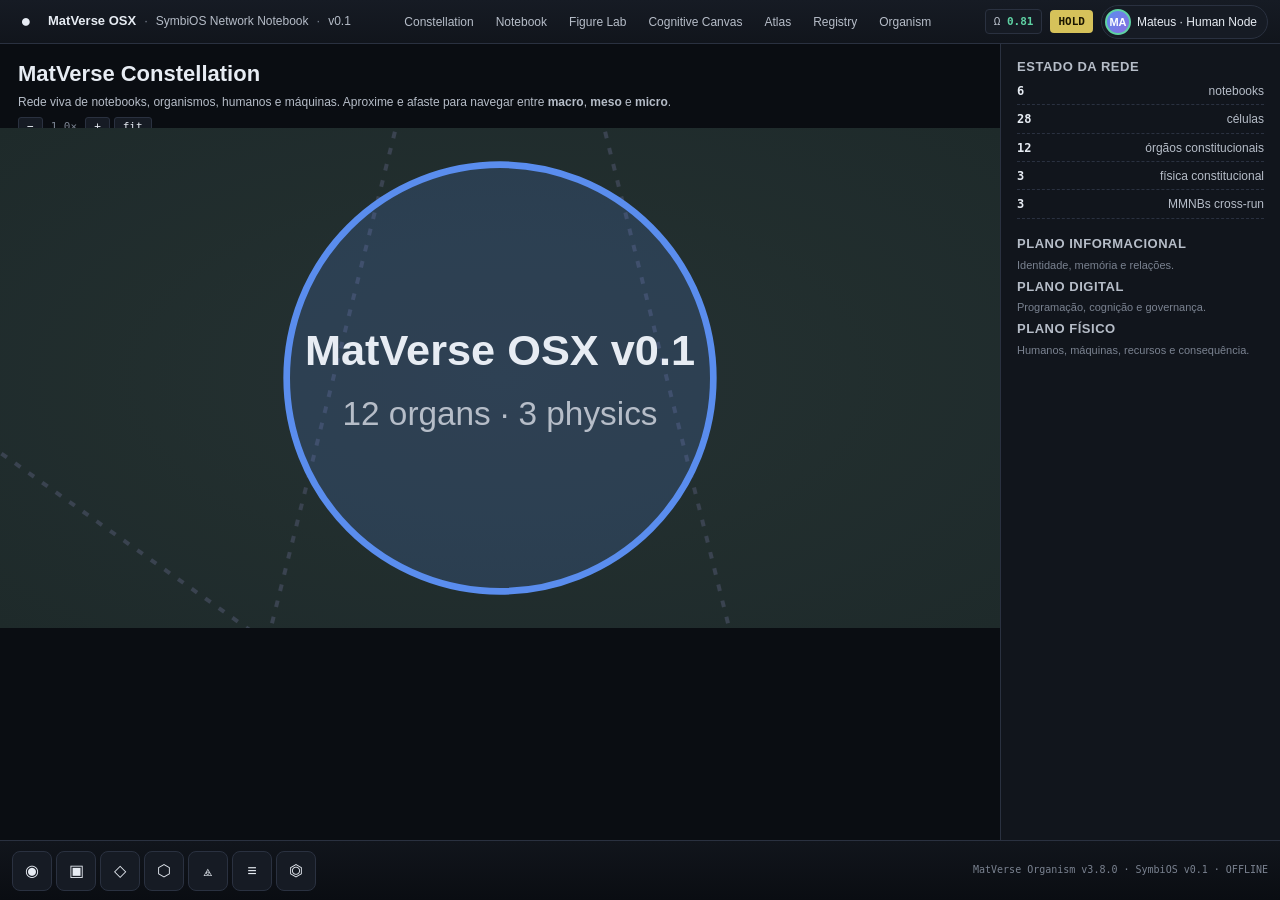
==== osx-symbios-v0.1/web/index.html @ 6ea9c377 "Add OSX + SymbiOS Network Notebook v0.1 Self-contained, offline web app that mirrors the constitutio" ====
<!doctype html>
<html lang="pt-BR">
<head>
<meta charset="utf-8" />
<meta name="viewport" content="width=device-width, initial-scale=1" />
<title>MatVerse OSX — SymbiOS Network Notebook v0.1</title>
<meta name="description" content="MatVerse OSX — Living Paper Interface. SymbiOS Network Notebook. Self-contained, offline, no CDN." />
<meta name="color-scheme" content="dark light" />
<meta name="matverse-organism" content="3.8.0" />
<meta name="sha256-seed" content="v0.1-osx-symbios-2026-07-15" />
<link rel="stylesheet" href="osx.css" />
</head>
<body class="osx-app">

<!-- ============================================================ -->
<!-- TOP BAR  · Human Node + organism presence                     -->
<!-- ============================================================ -->
<header class="osx-topbar" role="banner">
  <div class="osx-topbar-left">
    <button class="osx-apple" aria-label="MatVerse menu" title="MatVerse">●</button>
    <span class="osx-appname">MatVerse OSX</span>
    <span class="osx-appname-sep">·</span>
    <span class="osx-appname-sub">SymbiOS Network Notebook</span>
    <span class="osx-appname-sep">·</span>
    <span class="osx-appname-sub">v0.1</span>
  </div>
  <nav class="osx-topbar-center" aria-label="Primary">
    <button class="osx-tab" data-view="constellation">Constellation</button>
    <button class="osx-tab" data-view="notebook">Notebook</button>
    <button class="osx-tab" data-view="figure-lab">Figure Lab</button>
    <button class="osx-tab" data-view="canvas">Cognitive Canvas</button>
    <button class="osx-tab" data-view="atlas">Atlas</button>
    <button class="osx-tab" data-view="registry">Registry</button>
    <button class="osx-tab" data-view="organism">Organism</button>
  </nav>
  <div class="osx-topbar-right">
    <span class="osx-omega" title="Omega Score (constitutional viability)">Ω <b id="osx-omega-value">0.81</b></span>
    <span class="osx-gate" id="osx-gate" title="Omega-Gate state">HOLD</span>
    <button class="osx-human-node" id="osx-human-node" title="Human Node (Mateus)">
      <span class="osx-avatar" aria-hidden="true">MA</span>
      <span class="osx-human-label">Mateus · Human Node</span>
    </button>
  </div>
</header>

<!-- ============================================================ -->
<!-- MAIN  · view container                                        -->
<!-- ============================================================ -->
<main id="osx-main" class="osx-main">

  <!-- ===========  CONSTELLATION  =========== -->
  <section class="osx-view osx-view-constellation is-active" data-view="constellation" aria-label="Constellation view">
    <div class="osx-constellation-header">
      <h1>MatVerse Constellation</h1>
      <p>Rede viva de notebooks, organismos, humanos e máquinas. Aproxime e afaste para navegar entre <b>macro</b>, <b>meso</b> e <b>micro</b>.</p>
      <div class="osx-zoom">
        <button data-zoom="out">−</button>
        <span id="osx-zoom-level">1.0×</span>
        <button data-zoom="in">+</button>
        <button data-zoom="fit">fit</button>
      </div>
    </div>
    <svg id="osx-constellation-svg" class="osx-constellation-svg" xmlns="http://www.w3.org/2000/svg"></svg>
    <aside class="osx-constellation-side">
      <h3>Estado da rede</h3>
      <ul class="osx-stats">
        <li><b id="stat-notebooks">6</b> notebooks</li>
        <li><b id="stat-cells">28</b> células</li>
        <li><b id="stat-organs">12</b> órgãos constitucionais</li>
        <li><b id="stat-physics">3</b> física constitucional</li>
        <li><b id="stat-mmnbs">3</b> MMNBs cross-run</li>
      </ul>
      <h3>Plano informacional</h3>
      <p class="osx-muted">Identidade, memória e relações.</p>
      <h3>Plano digital</h3>
      <p class="osx-muted">Programação, cognição e governança.</p>
      <h3>Plano físico</h3>
      <p class="osx-muted">Humanos, máquinas, recursos e consequência.</p>
    </aside>
  </section>

  <!-- ===========  NOTEBOOK  =========== -->
  <section class="osx-view osx-view-notebook" data-view="notebook" aria-label="Notebook view">
    <aside class="osx-notebook-left" aria-label="Information network">
      <header>
        <h3>Rede informacional</h3>
        <input type="search" id="nb-search" placeholder="buscar célula, hipótese, claim…" />
      </header>
      <ul class="osx-nb-list" id="osx-nb-list"></ul>
    </aside>
    <section class="osx-notebook-center" id="osx-notebook-center" aria-label="Spatial notebook">
      <header class="osx-nb-header">
        <h2 id="osx-nb-title">URANO Laboratory</h2>
        <span class="osx-nb-meta" id="osx-nb-meta">NB-URANO-001 · Gate: HOLD</span>
      </header>
      <div class="osx-nb-cells" id="osx-nb-cells"></div>
    </section>
    <aside class="osx-notebook-right" aria-label="Triadic inspector">
      <header>
        <h3>Inspector triádico</h3>
      </header>
      <section class="osx-lens" data-lens="informational">
        <h4>INFORMATIONAL</h4>
        <div id="lens-informational"><p class="osx-muted">Selecione uma célula.</p></div>
      </section>
      <section class="osx-lens" data-lens="digital">
        <h4>DIGITAL</h4>
        <div id="lens-digital"><p class="osx-muted">Selecione uma célula.</p></div>
      </section>
      <section class="osx-lens" data-lens="physical">
        <h4>PHYSICAL</h4>
        <div id="lens-physical"><p class="osx-muted">Selecione uma célula.</p></div>
      </section>
    </aside>
    <footer class="osx-notebook-bottom" aria-label="Cassandra command bar">
      <input type="text" id="cassandra-cmd" placeholder="Cassandra: 'crie hipótese sobre o experimento 4' / 'rode a simulação' / 'explique a célula 2'…" />
      <button id="cassandra-run">Run</button>
      <span class="osx-cassandra-status" id="cassandra-status">Cassandra local · demonstrativa · não-LLM</span>
    </footer>
  </section>

  <!-- ===========  FIGURE LAB  =========== -->
  <section class="osx-view osx-view-figure-lab" data-view="figure-lab" aria-label="Figure Lab">
    <header class="osx-fl-header">
      <h2>Figure Lab</h2>
      <p>Compilador científico visual. Renderização determinística por categoria — sem chamada generativa para figuras técnicas.</p>
    </header>
    <div class="osx-fl-body">
      <aside class="osx-fl-side">
        <h4>Categoria</h4>
        <select id="fl-category">
          <option value="PLOT_2D">PLOT_2D</option>
          <option value="SURFACE_3D">SURFACE_3D</option>
          <option value="FREE_BODY_DIAGRAM" selected>FREE_BODY_DIAGRAM</option>
          <option value="CHEMICAL_STRUCTURE">CHEMICAL_STRUCTURE</option>
          <option value="BIOLOGICAL_CELL">BIOLOGICAL_CELL</option>
          <option value="BIOCHEMICAL_CYCLE">BIOCHEMICAL_CYCLE</option>
          <option value="ELECTRICAL_CIRCUIT">ELECTRICAL_CIRCUIT</option>
          <option value="FLOWCHART">FLOWCHART</option>
          <option value="SYSTEM_ARCHITECTURE">SYSTEM_ARCHITECTURE</option>
          <option value="NETWORK_GRAPH">NETWORK_GRAPH</option>
          <option value="TIMELINE">TIMELINE</option>
          <option value="CONCEPT_MAP">CONCEPT_MAP</option>
          <option value="QUANTUM_CIRCUIT">QUANTUM_CIRCUIT</option>
          <option value="MATHEMATICAL_GEOMETRY">MATHEMATICAL_GEOMETRY</option>
        </select>
        <h4>Estilo / Modo</h4>
        <select id="fl-style">
          <option value="AUTO" selected>AUTO</option>
          <option value="SCIENTIFIC_SVG">SCIENTIFIC_SVG</option>
          <option value="TECHNICAL_DIAGRAM">TECHNICAL_DIAGRAM</option>
          <option value="DATA_VISUALIZATION">DATA_VISUALIZATION</option>
          <option value="PUBLICATION_FIGURE">PUBLICATION_FIGURE</option>
          <option value="EDUCATIONAL_ILLUSTRATION">EDUCATIONAL_ILLUSTRATION</option>
        </select>
        <h4>Prompt / descrição</h4>
        <textarea id="fl-prompt" rows="5" placeholder="Ex: 'plano inclinado a 30°, bloco de 2kg, vetores peso/normal/atrito'"></textarea>
        <h4>Validação (Visual Ω-Gate)</h4>
        <ul class="osx-fl-checks">
          <li><label><input type="checkbox" data-check="structure" checked /> estrutura formal</label></li>
          <li><label><input type="checkbox" data-check="labels" checked /> rótulos corretos</label></li>
          <li><label><input type="checkbox" data-check="units" checked /> unidades presentes</label></li>
          <li><label><input type="checkbox" data-check="axes" checked /> eixos definidos</label></li>
          <li><label><input type="checkbox" data-check="nohallucination" checked /> sem elementos inventados</label></li>
        </ul>
        <button id="fl-generate" class="osx-btn-primary">Gerar figura</button>
        <button id="fl-export-svg" class="osx-btn-ghost">Exportar SVG</button>
      </aside>
      <section class="osx-fl-stage">
        <svg id="fl-svg" class="osx-fl-svg" xmlns="http://www.w3.org/2000/svg" viewBox="0 0 800 500"></svg>
        <footer class="osx-fl-status" id="fl-status">aguardando prompt…</footer>
      </section>
    </div>
  </section>

  <!-- ===========  COGNITIVE CANVAS  =========== -->
  <section class="osx-view osx-view-canvas" data-view="canvas" aria-label="Cognitive Canvas">
    <header class="osx-cc-header">
      <h2>Cognitive Canvas</h2>
      <div class="osx-cc-tools">
        <button data-cc-tool="select">selecionar</button>
        <button data-cc-tool="add-hyp">+ hipótese</button>
        <button data-cc-tool="add-exp">+ experimento</button>
        <button data-cc-tool="add-evi">+ evidência</button>
        <button data-cc-tool="add-src">+ fonte</button>
        <button data-cc-tool="connect">conectar</button>
        <button data-cc-tool="delete">apagar</button>
        <span class="osx-cc-spacer"></span>
        <button id="cc-export">exportar JSON</button>
        <button id="cc-import">importar JSON</button>
      </div>
    </header>
    <div class="osx-cc-stage-wrap">
      <svg id="cc-svg" class="osx-cc-svg" xmlns="http://www.w3.org/2000/svg"></svg>
    </div>
    <footer class="osx-cc-status" id="cc-status">
      Forma: <select id="cc-shape"> <option value="circle">círculo (OBS)</option> <option value="diamond">losango (INF)</option>
      <option value="hexagon" selected>hexágono (HYP)</option> <option value="rect">retângulo (EVD)</option>
      <option value="rect-bold">retângulo reforçado (ADM)</option> <option value="circle-bold">círculo reforçado (CON)</option>
      <option value="diamond-blink">losango blink (ESC)</option> <option value="block">bloqueado (BLOCK)</option> </select>
    </footer>
  </section>

  <!-- ===========  ATLAS  =========== -->
  <section class="osx-view osx-view-atlas" data-view="atlas" aria-label="Atlas view">
    <header><h2>Atlas</h2><p>Constituição, ontologia, claim graph e linhagem.</p></header>
    <div class="osx-atlas-grid">
      <article>
        <h3>Constituição (12 órgãos)</h3>
        <ol class="osx-atlas-organs" id="osx-atlas-organs"></ol>
      </article>
      <article>
        <h3>Física constitucional (3)</h3>
        <ol class="osx-atlas-physics" id="osx-atlas-physics"></ol>
      </article>
      <article>
        <h3>Invariantes (I1..I8) · fail-closed</h3>
        <ul class="osx-atlas-invariants" id="osx-atlas-invariants"></ul>
      </article>
      <article>
        <h3>Lei operacional</h3>
        <p class="osx-callout">Constituição não executa. Interpretação não decide sozinha. Métrica não autoriza ação. Execução não reescreve a prova. Witness não cria verdade.</p>
      </article>
    </div>
  </section>

  <!-- ===========  REGISTRY  =========== -->
  <section class="osx-view osx-view-registry" data-view="registry" aria-label="Registry view">
    <header><h2>Registry</h2><p>Órgãos, funções e estados públicos. Read-only nesta release.</p></header>
    <table class="osx-registry" id="osx-registry">
      <thead><tr><th>id</th><th>tipo</th><th>descrição</th><th>estado</th></tr></thead>
      <tbody></tbody>
    </table>
  </section>

  <!-- ===========  ORGANISM  =========== -->
  <section class="osx-view osx-view-organism" data-view="organism" aria-label="Organism runtime">
    <header><h2>Organism runtime</h2><p>v3.8.0 · 12 órgãos + 3 física + 253/253 testes. Esta página executa a demo local.</p></header>
    <div class="osx-org-grid">
      <div><label>Problema</label>
        <textarea id="org-problem" rows="3">Should we adopt an offline CLI for the organism?</textarea>
      </div>
      <div>
        <button id="org-run">rodar runner</button>
        <button id="org-omega">recalcular Ω</button>
        <button id="org-mmnb">novo MMNB</button>
      </div>
      <pre id="org-out" class="osx-org-out">aguardando…</pre>
    </div>
  </section>

</main>

<!-- ============================================================ -->
<!-- DOCK                                                         -->
<!-- ============================================================ -->
<footer class="osx-dock" role="contentinfo">
  <button class="osx-dock-item" data-view="constellation" title="Constellation">◉</button>
  <button class="osx-dock-item" data-view="notebook" title="Notebook">▣</button>
  <button class="osx-dock-item" data-view="figure-lab" title="Figure Lab">◇</button>
  <button class="osx-dock-item" data-view="canvas" title="Cognitive Canvas">⬡</button>
  <button class="osx-dock-item" data-view="atlas" title="Atlas">⟁</button>
  <button class="osx-dock-item" data-view="registry" title="Registry">≡</button>
  <button class="osx-dock-item" data-view="organism" title="Organism">⏣</button>
  <span class="osx-dock-sep"></span>
  <span class="osx-dock-meta">MatVerse Organism v3.8.0 · SymbiOS v0.1 · OFFLINE</span>
</footer>

<!-- ============================================================ -->
<!-- SCRIPTS                                                      -->
<!-- ============================================================ -->
<script src="osx-core.js"></script>
<script src="osx-figure-lab.js"></script>
<script src="osx-canvas.js"></script>
<script src="osx-organism.js"></script>
<script src="osx-app.js"></script>
</body>
</html>
---- osx-symbios-v0.1/web/osx.css ----
/* =================================================================
   MatVerse OSX — SymbiOS Network Notebook v0.1
   Self-contained stylesheet, no external dependencies.
   Color tokens mirror the constitutional layers:
     --plane-informational  (identity, memory, relations)
     --plane-digital        (programming, cognition, governance)
     --plane-physical       (humans, machines, resources, consequence)
   ================================================================= */

:root {
  --bg-0:        #0a0d12;
  --bg-1:        #11151c;
  --bg-2:        #161b24;
  --bg-3:        #1d2330;
  --fg-0:        #e7ecf3;
  --fg-1:        #b6bdc8;
  --fg-2:        #7a8290;
  --line:        #2a3140;
  --accent:      #5a8dee;
  --accent-soft: #2a3d6b;
  --plane-informational: #5fd2a4;
  --plane-digital:       #d6c25a;
  --plane-physical:      #d97757;
  --gate-hold:  #d6c25a;
  --gate-pass:  #5fd2a4;
  --gate-esc:   #d97757;
  --gate-fail:  #c44b4b;
  --font: -apple-system, BlinkMacSystemFont, "Segoe UI", Roboto, "Helvetica Neue", Arial, sans-serif;
  --font-mono: ui-monospace, "SF Mono", Menlo, Consolas, monospace;
}

* { box-sizing: border-box; }
html, body { height: 100%; }
body {
  margin: 0;
  font-family: var(--font);
  font-size: 13px;
  line-height: 1.45;
  color: var(--fg-0);
  background: var(--bg-0);
  overflow: hidden;
  display: flex;
  flex-direction: column;
}

button { font-family: inherit; cursor: pointer; }
input, select, textarea {
  font-family: inherit;
  font-size: 12px;
  background: var(--bg-2);
  color: var(--fg-0);
  border: 1px solid var(--line);
  border-radius: 4px;
  padding: 6px 8px;
  outline: none;
}
input:focus, select:focus, textarea:focus { border-color: var(--accent); }
h1, h2, h3, h4 { margin: 0; font-weight: 600; }
h1 { font-size: 22px; }
h2 { font-size: 16px; }
h3 { font-size: 13px; text-transform: uppercase; letter-spacing: .04em; color: var(--fg-1); }
h4 { font-size: 12px; text-transform: uppercase; letter-spacing: .04em; color: var(--fg-2); }
p { margin: 4px 0; color: var(--fg-1); }
ul, ol { padding-left: 18px; margin: 4px 0; color: var(--fg-1); }
li { margin: 2px 0; }
.osx-muted { color: var(--fg-2); font-size: 11px; }
.osx-callout {
  font-family: var(--font-mono);
  font-size: 11px;
  background: var(--bg-2);
  border-left: 3px solid var(--accent);
  padding: 10px 12px;
  border-radius: 0 4px 4px 0;
  color: var(--fg-0);
}

/* ============================ TOP BAR ============================ */
.osx-topbar {
  display: flex;
  align-items: center;
  height: 44px;
  padding: 0 12px;
  background: linear-gradient(180deg, var(--bg-2) 0%, var(--bg-1) 100%);
  border-bottom: 1px solid var(--line);
  flex-shrink: 0;
  gap: 12px;
}
.osx-topbar-left, .osx-topbar-right { display: flex; align-items: center; gap: 8px; }
.osx-topbar-center { display: flex; align-items: center; gap: 2px; flex: 1; justify-content: center; }
.osx-apple {
  background: transparent;
  border: 0;
  color: var(--fg-0);
  font-size: 18px;
  width: 28px;
  height: 28px;
  border-radius: 4px;
}
.osx-apple:hover { background: var(--bg-3); }
.osx-appname { font-weight: 600; font-size: 13px; }
.osx-appname-sep { color: var(--fg-2); }
.osx-appname-sub { color: var(--fg-1); font-size: 12px; }

.osx-tab {
  background: transparent;
  border: 0;
  color: var(--fg-1);
  padding: 6px 10px;
  font-size: 12px;
  border-radius: 4px;
}
.osx-tab:hover { background: var(--bg-3); color: var(--fg-0); }
.osx-tab.is-active { background: var(--bg-3); color: var(--fg-0); }

.osx-omega {
  font-family: var(--font-mono);
  font-size: 11px;
  color: var(--fg-1);
  background: var(--bg-2);
  padding: 4px 8px;
  border-radius: 4px;
  border: 1px solid var(--line);
}
.osx-omega b { color: var(--plane-informational); }
.osx-gate {
  font-family: var(--font-mono);
  font-size: 11px;
  font-weight: 600;
  padding: 4px 8px;
  border-radius: 4px;
  background: var(--gate-hold);
  color: #1a1500;
}
.osx-gate.is-pass { background: var(--gate-pass); color: #062014; }
.osx-gate.is-esc  { background: var(--gate-esc);  color: #1a0a04; }
.osx-gate.is-fail { background: var(--gate-fail); color: #1a0303; }

.osx-human-node {
  display: flex;
  align-items: center;
  gap: 6px;
  background: var(--bg-2);
  border: 1px solid var(--line);
  border-radius: 18px;
  padding: 3px 10px 3px 3px;
  color: var(--fg-0);
}
.osx-avatar {
  display: inline-flex;
  align-items: center;
  justify-content: center;
  width: 26px;
  height: 26px;
  border-radius: 50%;
  background: linear-gradient(135deg, var(--accent) 0%, #8a6ee0 100%);
  color: white;
  font-weight: 700;
  font-size: 11px;
  border: 2px solid var(--plane-informational);
}
.osx-human-label { font-size: 12px; }

/* ============================ MAIN ============================ */
.osx-main {
  flex: 1;
  position: relative;
  overflow: hidden;
}
.osx-view {
  position: absolute;
  inset: 0;
  display: none;
  overflow: hidden;
}
.osx-view.is-active { display: block; }

/* ============================ CONSTELLATION ============================ */
.osx-view-constellation {
  display: none;
  position: absolute;
  inset: 0;
}
.osx-view-constellation.is-active { display: grid; grid-template-columns: 1fr 280px; grid-template-rows: 84px 1fr; }
.osx-constellation-header { grid-column: 1 / span 1; padding: 14px 18px 0 18px; }
.osx-constellation-header h1 { margin-bottom: 2px; }
.osx-constellation-header p { font-size: 12px; }
.osx-zoom { display: flex; gap: 4px; align-items: center; margin-top: 6px; }
.osx-zoom button {
  background: var(--bg-2);
  color: var(--fg-0);
  border: 1px solid var(--line);
  border-radius: 3px;
  padding: 2px 8px;
  font-family: var(--font-mono);
  font-size: 11px;
}
.osx-zoom span { color: var(--fg-2); font-size: 11px; font-family: var(--font-mono); padding: 0 4px; }
.osx-constellation-svg {
  grid-column: 1;
  background: radial-gradient(ellipse at center, var(--bg-1) 0%, var(--bg-0) 100%);
}
.osx-constellation-side {
  grid-column: 2;
  grid-row: 1 / span 2;
  background: var(--bg-1);
  border-left: 1px solid var(--line);
  padding: 14px 16px;
  overflow: auto;
}
.osx-stats { list-style: none; padding: 0; margin: 0 0 16px 0; }
.osx-stats li {
  display: flex;
  justify-content: space-between;
  padding: 4px 0;
  border-bottom: 1px dashed var(--line);
  font-size: 12px;
  color: var(--fg-1);
}
.osx-stats li b { color: var(--fg-0); font-family: var(--font-mono); }

/* ============================ NOTEBOOK ============================ */
.osx-view-notebook {
  display: none;
  position: absolute;
  inset: 0;
  grid-template-columns: 240px 1fr 320px;
  grid-template-rows: 1fr 44px;
}
.osx-view-notebook.is-active { display: grid; }
.osx-notebook-left, .osx-notebook-right {
  background: var(--bg-1);
  border-right: 1px solid var(--line);
  overflow: auto;
  padding: 12px;
}
.osx-notebook-right { border-right: 0; border-left: 1px solid var(--line); }
.osx-notebook-left header, .osx-notebook-right header { margin-bottom: 8px; }
.osx-notebook-left input { width: 100%; margin-top: 6px; }
.osx-nb-list { list-style: none; padding: 0; margin: 0; }
.osx-nb-list li {
  padding: 6px 8px;
  border-radius: 4px;
  font-size: 12px;
  cursor: pointer;
  color: var(--fg-1);
}
.osx-nb-list li:hover { background: var(--bg-2); color: var(--fg-0); }
.osx-nb-list li.is-active { background: var(--accent-soft); color: var(--fg-0); }
.osx-nb-list li .epistemic { font-family: var(--font-mono); font-size: 10px; color: var(--fg-2); margin-left: 6px; }
.osx-notebook-center {
  display: flex;
  flex-direction: column;
  background: var(--bg-0);
  overflow: hidden;
}
.osx-nb-header {
  padding: 14px 18px;
  border-bottom: 1px solid var(--line);
  background: var(--bg-1);
}
.osx-nb-meta { color: var(--fg-2); font-size: 11px; font-family: var(--font-mono); margin-left: 8px; }
.osx-nb-cells {
  flex: 1;
  overflow: auto;
  padding: 18px;
}
.osx-cell {
  background: var(--bg-1);
  border: 1px solid var(--line);
  border-left: 3px solid var(--accent);
  border-radius: 4px;
  padding: 10px 12px;
  margin-bottom: 12px;
  cursor: pointer;
}
.osx-cell.is-selected { border-color: var(--accent); background: var(--bg-2); }
.osx-cell .head {
  display: flex;
  justify-content: space-between;
  font-size: 11px;
  color: var(--fg-2);
  text-transform: uppercase;
  letter-spacing: .04em;
  margin-bottom: 4px;
}
.osx-cell .body { color: var(--fg-0); font-size: 13px; }
.osx-cell[data-epistemic="HYP"]  { border-left-color: var(--plane-digital); }
.osx-cell[data-epistemic="EVD"]  { border-left-color: var(--plane-informational); }
.osx-cell[data-epistemic="ADM"]  { border-left-color: var(--gate-pass); }
.osx-cell[data-epistemic="CON"]  { border-left-color: var(--gate-pass); background: linear-gradient(90deg, var(--bg-1), rgba(95,210,164,.05)); }
.osx-cell[data-epistemic="ESC"]  { border-left-color: var(--gate-esc); }

.osx-lens {
  padding: 10px 0;
  border-bottom: 1px solid var(--line);
}
.osx-lens h4 { margin-bottom: 6px; }
.osx-lens[data-lens="informational"] h4 { color: var(--plane-informational); }
.osx-lens[data-lens="digital"]       h4 { color: var(--plane-digital); }
.osx-lens[data-lens="physical"]      h4 { color: var(--plane-physical); }
.osx-lens pre {
  font-family: var(--font-mono);
  font-size: 11px;
  background: var(--bg-2);
  padding: 8px;
  border-radius: 3px;
  white-space: pre-wrap;
  word-break: break-word;
  color: var(--fg-0);
  margin: 0;
}

.osx-notebook-bottom {
  grid-column: 1 / span 3;
  display: flex;
  gap: 6px;
  align-items: center;
  padding: 0 12px;
  background: var(--bg-1);
  border-top: 1px solid var(--line);
}
.osx-notebook-bottom input { flex: 1; }
.osx-notebook-bottom button {
  background: var(--accent);
  color: white;
  border: 0;
  padding: 6px 14px;
  border-radius: 4px;
  font-weight: 600;
}
.osx-cassandra-status { font-size: 11px; color: var(--fg-2); font-family: var(--font-mono); }

/* ============================ FIGURE LAB ============================ */
.osx-view-figure-lab {
  display: none;
  position: absolute;
  inset: 0;
  flex-direction: column;
}
.osx-view-figure-lab.is-active { display: flex; }
.osx-fl-header { padding: 12px 18px; border-bottom: 1px solid var(--line); background: var(--bg-1); }
.osx-fl-header p { font-size: 12px; }
.osx-fl-body { display: grid; grid-template-columns: 280px 1fr; flex: 1; overflow: hidden; }
.osx-fl-side {
  background: var(--bg-1);
  border-right: 1px solid var(--line);
  padding: 12px;
  overflow: auto;
}
.osx-fl-side h4 { margin-top: 12px; }
.osx-fl-side select, .osx-fl-side textarea, .osx-fl-side input { width: 100%; }
.osx-fl-checks { list-style: none; padding: 0; margin: 4px 0 8px 0; }
.osx-fl-checks li { font-size: 11px; }
.osx-fl-checks input { width: auto; margin-right: 4px; }
.osx-btn-primary {
  background: var(--accent);
  color: white;
  border: 0;
  padding: 8px 12px;
  border-radius: 4px;
  font-weight: 600;
  width: 100%;
  margin-top: 8px;
}
.osx-btn-ghost {
  background: transparent;
  color: var(--fg-1);
  border: 1px solid var(--line);
  padding: 6px 10px;
  border-radius: 4px;
  width: 100%;
  margin-top: 4px;
  font-size: 11px;
}
.osx-fl-stage {
  background: var(--bg-0);
  display: flex;
  flex-direction: column;
}
.osx-fl-svg {
  flex: 1;
  width: 100%;
  height: 100%;
  background: #fff;
}
.osx-fl-status {
  font-family: var(--font-mono);
  font-size: 11px;
  color: var(--fg-2);
  padding: 6px 12px;
  background: var(--bg-1);
  border-top: 1px solid var(--line);
}

/* ============================ CANVAS ============================ */
.osx-view-canvas {
  display: none;
  position: absolute;
  inset: 0;
  flex-direction: column;
}
.osx-view-canvas.is-active { display: flex; }
.osx-cc-header { padding: 12px 18px; border-bottom: 1px solid var(--line); background: var(--bg-1); display: flex; gap: 12px; align-items: center; flex-wrap: wrap; }
.osx-cc-tools { display: flex; gap: 4px; align-items: center; }
.osx-cc-tools button {
  background: var(--bg-2);
  color: var(--fg-0);
  border: 1px solid var(--line);
  border-radius: 3px;
  padding: 4px 10px;
  font-size: 11px;
}
.osx-cc-tools button.is-active { background: var(--accent-soft); border-color: var(--accent); }
.osx-cc-spacer { flex: 1; }
.osx-cc-stage-wrap { flex: 1; overflow: hidden; background: var(--bg-0); }
.osx-cc-svg { width: 100%; height: 100%; }
.osx-cc-status {
  background: var(--bg-1);
  border-top: 1px solid var(--line);
  padding: 6px 12px;
  font-size: 11px;
  color: var(--fg-1);
  display: flex;
  gap: 12px;
  align-items: center;
}

/* ============================ ATLAS ============================ */
.osx-view-atlas { padding: 18px 24px; overflow: auto; }
.osx-view-atlas header { margin-bottom: 12px; }
.osx-atlas-grid {
  display: grid;
  grid-template-columns: repeat(auto-fit, minmax(280px, 1fr));
  gap: 16px;
}
.osx-atlas-grid article {
  background: var(--bg-1);
  border: 1px solid var(--line);
  border-radius: 6px;
  padding: 14px 16px;
}
.osx-atlas-organs, .osx-atlas-physics, .osx-atlas-invariants { padding-left: 20px; }
.osx-atlas-organs li, .osx-atlas-physics li, .osx-atlas-invariants li { font-size: 12px; }

/* ============================ REGISTRY ============================ */
.osx-view-registry { padding: 18px 24px; overflow: auto; }
.osx-registry {
  width: 100%;
  border-collapse: collapse;
  font-size: 12px;
}
.osx-registry th, .osx-registry td {
  text-align: left;
  padding: 6px 8px;
  border-bottom: 1px solid var(--line);
}
.osx-registry th { color: var(--fg-2); font-weight: 600; text-transform: uppercase; font-size: 10px; letter-spacing: .04em; }

/* ============================ ORGANISM ============================ */
.osx-view-organism { padding: 18px 24px; overflow: auto; }
.osx-org-grid { display: grid; grid-template-columns: 1fr 1fr; gap: 16px; max-width: 980px; }
.osx-org-grid > div { display: flex; flex-direction: column; gap: 6px; }
.osx-org-grid label { font-size: 11px; text-transform: uppercase; color: var(--fg-2); letter-spacing: .04em; }
.osx-org-grid button {
  background: var(--accent);
  color: white;
  border: 0;
  padding: 8px 12px;
  border-radius: 4px;
  font-weight: 600;
}
.osx-org-grid button:hover { filter: brightness(1.1); }
.osx-org-out {
  grid-column: 1 / span 2;
  font-family: var(--font-mono);
  font-size: 11px;
  background: var(--bg-1);
  border: 1px solid var(--line);
  border-radius: 4px;
  padding: 12px;
  white-space: pre-wrap;
  max-height: 320px;
  overflow: auto;
  color: var(--fg-0);
}

/* ============================ DOCK ============================ */
.osx-dock {
  height: 60px;
  display: flex;
  align-items: center;
  gap: 4px;
  padding: 0 12px;
  background: linear-gradient(180deg, var(--bg-1) 0%, var(--bg-0) 100%);
  border-top: 1px solid var(--line);
  flex-shrink: 0;
}
.osx-dock-item {
  width: 40px;
  height: 40px;
  display: flex;
  align-items: center;
  justify-content: center;
  background: var(--bg-2);
  color: var(--fg-0);
  border: 1px solid var(--line);
  border-radius: 8px;
  font-size: 16px;
}
.osx-dock-item:hover { filter: brightness(1.2); }
.osx-dock-item.is-active { background: var(--accent-soft); border-color: var(--accent); }
.osx-dock-sep { flex: 1; }
.osx-dock-meta { font-family: var(--font-mono); font-size: 10px; color: var(--fg-2); }
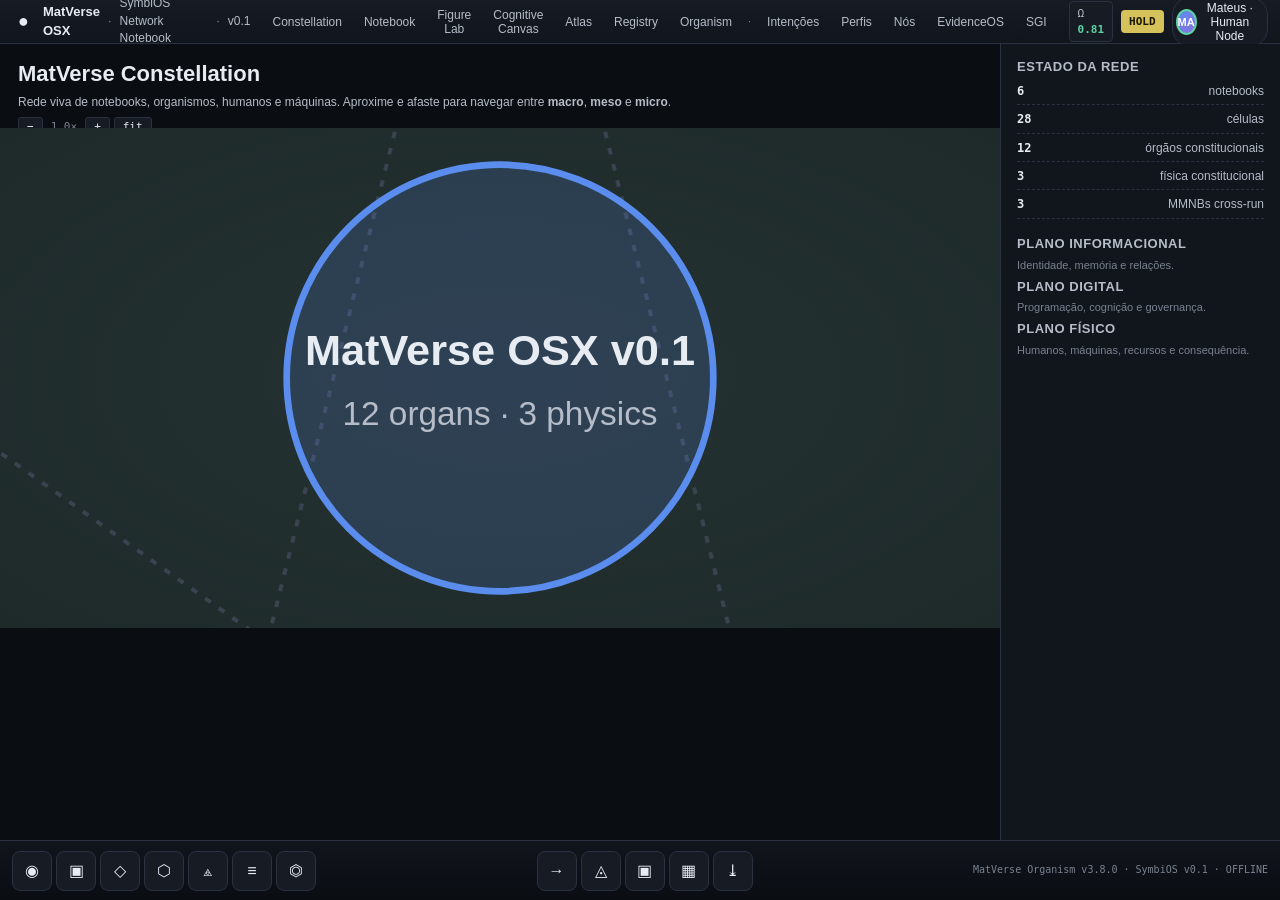
==== commit af5a8c06: "v3.8.2 + OSX SymbiOS module (5 new pages) CASSANDRA AGENT v3.8.2 (PR #8):   Refactor Base44Client: a" ====
--- a/osx-symbios-v0.1/web/index.html
+++ b/osx-symbios-v0.1/web/index.html
@@ -32,6 +32,12 @@
     <button class="osx-tab" data-view="atlas">Atlas</button>
     <button class="osx-tab" data-view="registry">Registry</button>
     <button class="osx-tab" data-view="organism">Organism</button>
+    <span class="osx-tab-sep">·</span>
+    <button class="osx-tab" data-view="intent">Intenções</button>
+    <button class="osx-tab" data-view="profiles">Perfis</button>
+    <button class="osx-tab" data-view="nodes">Nós</button>
+    <button class="osx-tab" data-view="evidence">EvidenceOS</button>
+    <button class="osx-tab" data-view="sgi">SGI</button>
   </nav>
   <div class="osx-topbar-right">
     <span class="osx-omega" title="Omega Score (constitutional viability)">Ω <b id="osx-omega-value">0.81</b></span>
@@ -249,6 +255,199 @@
     </div>
   </section>
 
+  <!-- ===========  INTENT (Page 1 of 5) =========== -->
+  <section class="osx-view osx-view-intent" data-view="intent" aria-label="Gerenciador de Intenções">
+    <header class="osx-intent-header">
+      <h2>Gerenciador de Intenções</h2>
+      <p>Entrada do fluxo causal. Toda linguagem humana vira Intent aqui. A página DECOMPÕE, ROTEIA, ESCALONA — não executa.</p>
+    </header>
+    <div class="osx-intent-grid">
+      <article class="osx-intent-fsm">
+        <h3>Máquina de estados · 12 estados canônicos</h3>
+        <pre id="osx-intent-fsm"></pre>
+      </article>
+      <article class="osx-intent-table">
+        <h3>Intenções seed (6)</h3>
+        <table class="osx-intent-tbl">
+          <thead><tr><th>id</th><th>classe</th><th>statement</th><th>risk</th><th>external</th><th>state</th></tr></thead>
+          <tbody id="osx-intent-tbody"></tbody>
+        </table>
+      </article>
+      <article class="osx-intent-summary">
+        <h3>Resumo</h3>
+        <pre id="osx-intent-summary"></pre>
+      </article>
+      <article class="osx-intent-new">
+        <h3>Nova intenção</h3>
+        <input id="osx-intent-stmt" placeholder="ex: 'analise o corpus e construa um experimento'" />
+        <select id="osx-intent-class">
+          <option>RESEARCH_AND_ENGINEERING</option>
+          <option>OBSERVATION_AND_LEDGER</option>
+          <option selected>EXECUTION_AND_DEPLOY</option>
+          <option>PUBLICATION_AND_PROOF</option>
+          <option>GOVERNANCE_AND_AUDIT</option>
+          <option>REPLAY_AND_RECONCILIATION</option>
+        </select>
+        <select id="osx-intent-risk">
+          <option>LOW</option><option selected>MEDIUM</option><option>HIGH</option><option>CRITICAL</option>
+        </select>
+        <label><input type="checkbox" id="osx-intent-external" /> external_effect</label>
+        <button id="osx-intent-route">rotear</button>
+        <pre id="osx-intent-new-out"></pre>
+      </article>
+    </div>
+  </section>
+
+  <!-- ===========  PROFILES (Page 2 of 5) =========== -->
+  <section class="osx-view osx-view-profiles" data-view="profiles" aria-label="Catálogo de Perfis">
+    <header class="osx-pr-header">
+      <h2>Catálogo de Perfis</h2>
+      <p>Registry humano–agente–skill–capability para todo o MatVerse. User ≠ Agent, Agent ≠ Skill, Skill ≠ Capability, Capability ≠ Authorization.</p>
+    </header>
+    <div class="osx-pr-grid">
+      <article>
+        <h3>Catalogs (5 famílias)</h3>
+        <ul id="osx-pr-catalogs"></ul>
+      </article>
+      <article>
+        <h3>AXIS-8 (skills de revisão)</h3>
+        <ul id="osx-pr-axis8"></ul>
+      </article>
+      <article>
+        <h3>RBAC</h3>
+        <table class="osx-pr-rbac">
+          <thead><tr><th>role</th><th>permissions</th></tr></thead>
+          <tbody id="osx-pr-rbac-tbody"></tbody>
+        </table>
+      </article>
+      <article>
+        <h3>Agents (por status)</h3>
+        <ul id="osx-pr-agents"></ul>
+      </article>
+      <article>
+        <h3>Capability grants ativos</h3>
+        <ul id="osx-pr-grants"></ul>
+      </article>
+      <article>
+        <h3>Audit (append-only)</h3>
+        <ul id="osx-pr-audit"></ul>
+      </article>
+    </div>
+  </section>
+
+  <!-- ===========  NODES (Page 3 of 5) =========== -->
+  <section class="osx-view osx-view-nodes" data-view="nodes" aria-label="Mapa de Nós SymbiOS">
+    <header class="osx-nd-header">
+      <h2>Mapa de Nós SymbiOS</h2>
+      <p>Grafo real: <b>SymbiOSNode</b> + <b>RelationEdge</b>. Três lentes (informacional / digital / física) e três níveis (macro / meso / micro).</p>
+    </header>
+    <div class="osx-nd-grid">
+      <article>
+        <h3>15 tipos de nó</h3>
+        <ul id="osx-nd-types"></ul>
+      </article>
+      <article>
+        <h3>15 tipos de relação</h3>
+        <ul id="osx-nd-rels"></ul>
+      </article>
+      <article>
+        <h3>Lentes</h3>
+        <ul id="osx-nd-lenses"></ul>
+      </article>
+      <article>
+        <h3>Navegação</h3>
+        <button class="osx-nd-level" data-level="macro">macro (2)</button>
+        <button class="osx-nd-level" data-level="meso">meso (7)</button>
+        <button class="osx-nd-level" data-level="micro">micro (12)</button>
+        <pre id="osx-nd-level-out"></pre>
+      </article>
+      <article class="osx-nd-summary">
+        <h3>Resumo do grafo</h3>
+        <pre id="osx-nd-summary"></pre>
+      </article>
+    </div>
+    <div class="osx-nd-svg-wrap">
+      <svg id="osx-nd-svg" class="osx-nd-svg" xmlns="http://www.w3.org/2000/svg" viewBox="0 0 800 500"></svg>
+    </div>
+  </section>
+
+  <!-- ===========  EVIDENCE (Page 4 of 5) =========== -->
+  <section class="osx-view osx-view-evidence" data-view="evidence" aria-label="Protocolos EvidenceOS">
+    <header class="osx-ev-header">
+      <h2>Protocolos EvidenceOS</h2>
+      <p>Ciclo: Intent → Policy → Ω-Gate → Decision → Execution → Observation → Receipt → Ledger → Replay → Witness. <i>Receipt ≠ verdade, Ledger ≠ validação científica, Replay ≠ witness externo.</i></p>
+    </header>
+    <div class="osx-ev-grid">
+      <article>
+        <h3>10 estados de evidência</h3>
+        <ul id="osx-ev-states"></ul>
+      </article>
+      <article>
+        <h3>Decisões seed</h3>
+        <table class="osx-ev-tbl">
+          <thead><tr><th>decision_id</th><th>policy</th><th>agent</th><th>capability</th><th>status</th></tr></thead>
+          <tbody id="osx-ev-decisions-tbody"></tbody>
+        </table>
+      </article>
+      <article>
+        <h3>Receipts (chain)</h3>
+        <table class="osx-ev-tbl">
+          <thead><tr><th>receipt_id</th><th>hash_in</th><th>hash_out</th><th>prev</th><th>replay</th><th>witness</th></tr></thead>
+          <tbody id="osx-ev-receipts-tbody"></tbody>
+        </table>
+      </article>
+      <article>
+        <h3>Ledger (hash chain)</h3>
+        <pre id="osx-ev-ledger"></pre>
+      </article>
+      <article>
+        <h3>Replays (não-witness)</h3>
+        <ul id="osx-ev-replays"></ul>
+      </article>
+      <article>
+        <h3>Verify chain</h3>
+        <pre id="osx-ev-verify"></pre>
+      </article>
+    </div>
+  </section>
+
+  <!-- ===========  SGI (Page 5 of 5) =========== -->
+  <section class="osx-view osx-view-sgi" data-view="sgi" aria-label="Relatório SGI Export">
+    <header class="osx-sgi-header">
+      <h2>Relatório SGI · Export Governado</h2>
+      <p>Cada métrica declara: nome, fórmula, versão, fonte, período, método, evidência, incerteza, responsável. <b>Proveniência obrigatória.</b> PROPOSED, ESTIMATED e NOT_VALIDATED não aparecem como indicadores consolidados.</p>
+    </header>
+    <div class="osx-sgi-grid">
+      <article>
+        <h3>Gate · 6 estados epistêmicos</h3>
+        <ul id="osx-sgi-rules"></ul>
+      </article>
+      <article>
+        <h3>Summary</h3>
+        <pre id="osx-sgi-summary"></pre>
+      </article>
+      <article class="osx-sgi-full">
+        <h3>Métricas (com proveniência)</h3>
+        <table class="osx-sgi-tbl">
+          <thead><tr><th>id</th><th>nome</th><th>epistemic</th><th>valor</th><th>unidade</th><th>fonte</th><th>can_publish</th><th>must_label</th></tr></thead>
+          <tbody id="osx-sgi-tbody"></tbody>
+        </table>
+      </article>
+      <article>
+        <h3>Export</h3>
+        <select id="osx-sgi-fmt">
+          <option value="JSON">JSON</option>
+          <option value="CSV">CSV</option>
+          <option value="MARKDOWN">Markdown</option>
+          <option value="OPENLINEAGE">OpenLineage event</option>
+          <option value="INTOTO">in-toto attestation</option>
+        </select>
+        <button id="osx-sgi-export">exportar</button>
+        <pre id="osx-sgi-out"></pre>
+      </article>
+    </div>
+  </section>
+
 </main>
 
 <!-- ============================================================ -->
@@ -263,6 +462,12 @@
   <button class="osx-dock-item" data-view="registry" title="Registry">≡</button>
   <button class="osx-dock-item" data-view="organism" title="Organism">⏣</button>
   <span class="osx-dock-sep"></span>
+  <button class="osx-dock-item" data-view="intent"    title="Gerenciador de Intenções">→</button>
+  <button class="osx-dock-item" data-view="profiles"  title="Catálogo de Perfis">◬</button>
+  <button class="osx-dock-item" data-view="nodes"     title="Mapa de Nós SymbiOS">▣</button>
+  <button class="osx-dock-item" data-view="evidence"  title="Protocolos EvidenceOS">▦</button>
+  <button class="osx-dock-item" data-view="sgi"       title="Relatório SGI Export">⤓</button>
+  <span class="osx-dock-sep"></span>
   <span class="osx-dock-meta">MatVerse Organism v3.8.0 · SymbiOS v0.1 · OFFLINE</span>
 </footer>
 
@@ -273,6 +478,11 @@
 <script src="osx-figure-lab.js"></script>
 <script src="osx-canvas.js"></script>
 <script src="osx-organism.js"></script>
+<script src="osx-intent.js"></script>
+<script src="osx-profiles.js"></script>
+<script src="osx-nodes.js"></script>
+<script src="osx-evidence.js"></script>
+<script src="osx-sgi.js"></script>
 <script src="osx-app.js"></script>
 </body>
 </html>
--- a/osx-symbios-v0.1/web/osx.css
+++ b/osx-symbios-v0.1/web/osx.css
@@ -511,3 +511,75 @@
 .osx-dock-item.is-active { background: var(--accent-soft); border-color: var(--accent); }
 .osx-dock-sep { flex: 1; }
 .osx-dock-meta { font-family: var(--font-mono); font-size: 10px; color: var(--fg-2); }
+
+/* =================================================================
+   SymbiOS module — 5 new pages (intent / profiles / nodes /
+   evidence / sgi).  Plain CSS, no dependencies.
+   ================================================================= */
+.osx-tab-sep { color: var(--fg-2); font-size: 11px; padding: 0 4px; }
+
+.osx-view-intent .osx-intent-header h2,
+.osx-view-profiles .osx-pr-header h2,
+.osx-view-nodes .osx-nd-header h2,
+.osx-view-evidence .osx-ev-header h2,
+.osx-view-sgi .osx-sgi-header h2 { margin: 0 0 4px 0; font-size: 22px; }
+.osx-view-intent .osx-intent-header p,
+.osx-view-profiles .osx-pr-header p,
+.osx-view-nodes .osx-nd-header p,
+.osx-view-evidence .osx-ev-header p,
+.osx-view-sgi .osx-sgi-header p { color: var(--fg-2); margin: 0 0 12px 0; font-size: 13px; }
+
+.osx-intent-grid, .osx-pr-grid, .osx-nd-grid, .osx-ev-grid, .osx-sgi-grid {
+  display: grid;
+  grid-template-columns: repeat(auto-fit, minmax(340px, 1fr));
+  gap: 12px;
+  padding: 12px;
+}
+.osx-intent-grid article, .osx-pr-grid article, .osx-nd-grid article, .osx-ev-grid article, .osx-sgi-grid article {
+  background: var(--bg-2);
+  border: 1px solid var(--line);
+  border-radius: 8px;
+  padding: 10px 12px;
+  min-height: 80px;
+}
+.osx-intent-grid h3, .osx-pr-grid h3, .osx-nd-grid h3, .osx-ev-grid h3, .osx-sgi-grid h3 {
+  margin: 0 0 6px 0; font-size: 13px; color: var(--accent); font-weight: 600;
+}
+.osx-intent-grid pre, .osx-pr-grid pre, .osx-nd-grid pre, .osx-ev-grid pre, .osx-sgi-grid pre {
+  font-family: var(--font-mono); font-size: 11px; color: var(--fg-0);
+  background: var(--bg-1); padding: 6px 8px; border-radius: 4px; overflow: auto;
+  margin: 0;
+}
+.osx-intent-grid ul, .osx-pr-grid ul, .osx-nd-grid ul, .osx-ev-grid ul, .osx-sgi-grid ul {
+  margin: 0; padding-left: 16px; font-size: 12px; color: var(--fg-0);
+}
+
+.osx-intent-tbl, .osx-pr-rbac, .osx-ev-tbl, .osx-sgi-tbl {
+  width: 100%; border-collapse: collapse; font-size: 11px; font-family: var(--font-mono);
+}
+.osx-intent-tbl th, .osx-pr-rbac th, .osx-ev-tbl th, .osx-sgi-tbl th {
+  text-align: left; background: var(--bg-1); padding: 4px 6px; border-bottom: 1px solid var(--line);
+  color: var(--accent); font-weight: 600;
+}
+.osx-intent-tbl td, .osx-pr-rbac td, .osx-ev-tbl td, .osx-sgi-tbl td {
+  padding: 4px 6px; border-bottom: 1px solid var(--line);
+}
+
+.osx-intent-new input, .osx-intent-new select { margin: 4px 6px 4px 0; padding: 4px 6px; background: var(--bg-1); color: var(--fg-0); border: 1px solid var(--line); border-radius: 4px; font-family: var(--font-mono); font-size: 11px; }
+.osx-intent-new button { margin: 4px 0; padding: 6px 10px; background: var(--accent); color: var(--bg-0); border: none; border-radius: 4px; cursor: pointer; font-family: var(--font-mono); font-size: 11px; }
+.osx-intent-new label { font-size: 11px; color: var(--fg-2); }
+
+.osx-nd-level { margin: 2px; padding: 4px 8px; background: var(--bg-1); color: var(--fg-0); border: 1px solid var(--line); border-radius: 4px; cursor: pointer; font-size: 11px; }
+.osx-nd-level.is-active { background: var(--accent); color: var(--bg-0); border-color: var(--accent); }
+
+.osx-nd-svg-wrap { background: var(--bg-1); border-top: 1px solid var(--line); padding: 12px; }
+.osx-nd-svg { width: 100%; height: 480px; display: block; }
+
+.osx-sgi-full { grid-column: 1 / -1; }
+.osx-sgi-tbl { font-size: 10px; }
+.osx-sgi-tbl .can-yes { color: #5fd2a4; font-weight: 600; }
+.osx-sgi-tbl .can-no  { color: #d97757; font-weight: 600; }
+.osx-sgi-tbl .label-yes { color: #d6c25a; font-weight: 600; }
+.osx-sgi-tbl .label-no  { color: var(--fg-2); }
+
+#osx-sgi-out { max-height: 360px; }
